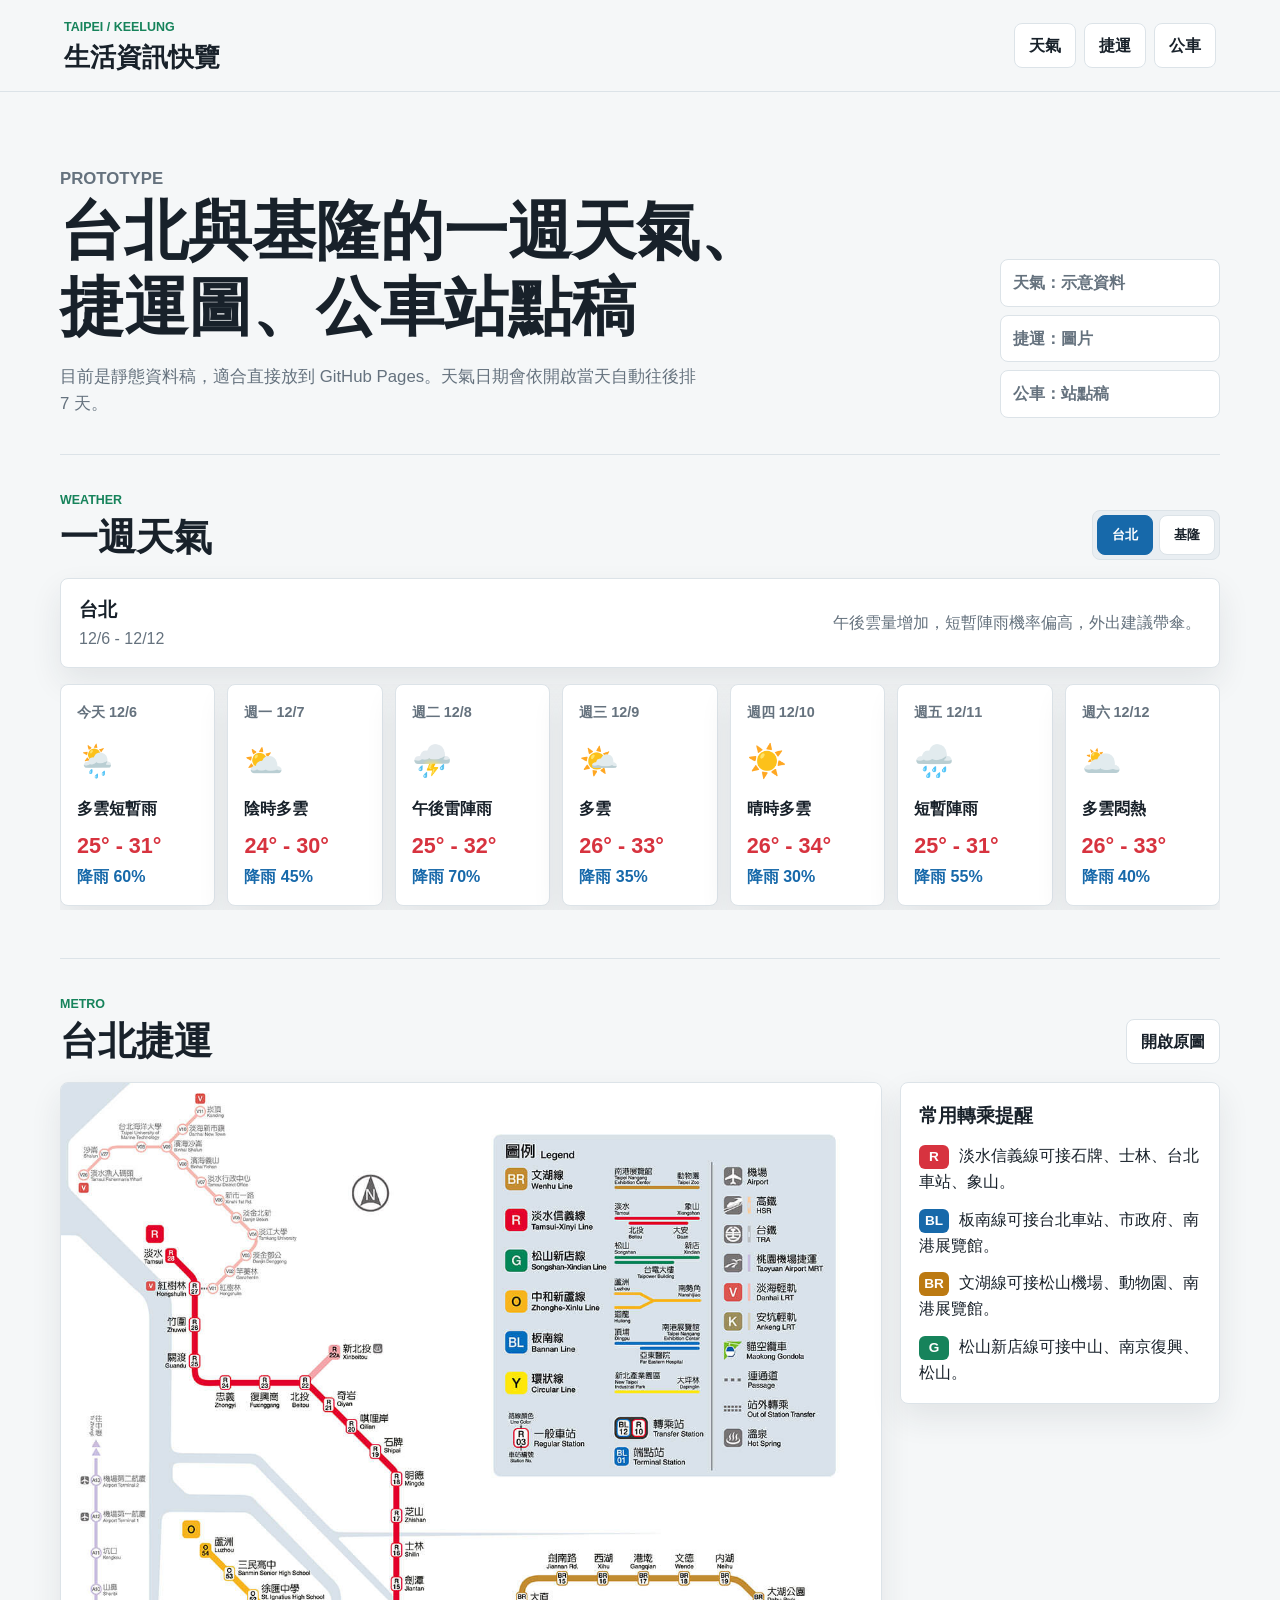
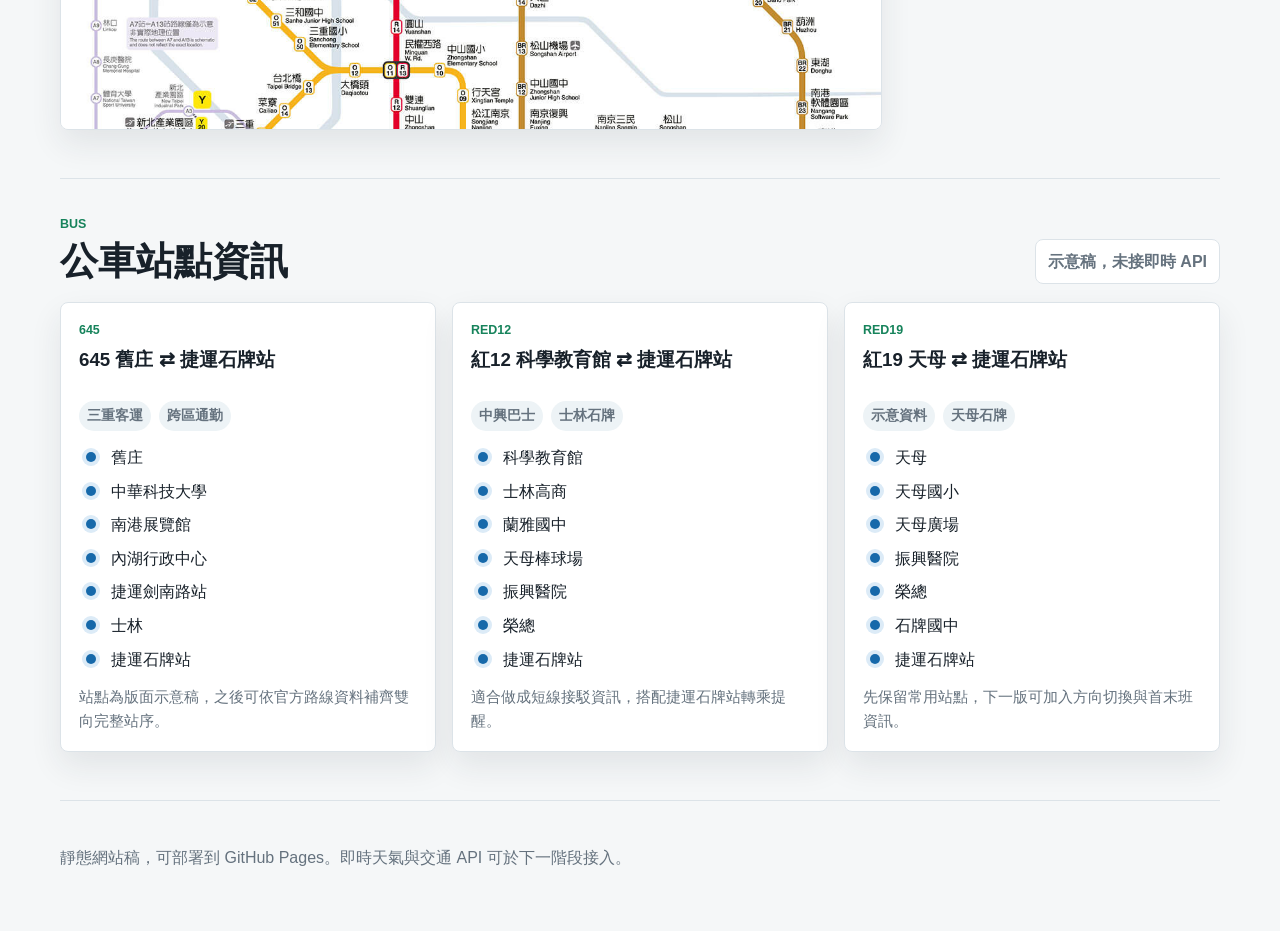
==== index.html @ 9e459b44 "新增 GitHub Pages 部署工作流程，包含靜態網站檔案及樣式，並更新 README 以包含網站連結 Co-authored-by: Copilot <copilot@github.com>" ====
<!doctype html>
<html lang="zh-Hant">
  <head>
    <meta charset="UTF-8" />
    <meta name="viewport" content="width=device-width, initial-scale=1.0" />
    <title>台北基隆生活資訊</title>
    <link rel="stylesheet" href="styles.css" />
  </head>
  <body>
    <header class="topbar">
      <div>
        <p class="eyebrow">Taipei / Keelung</p>
        <h1>生活資訊快覽</h1>
      </div>
      <nav class="section-nav" aria-label="主要區塊">
        <a href="#weather">天氣</a>
        <a href="#metro">捷運</a>
        <a href="#bus">公車</a>
      </nav>
    </header>

    <main>
      <section class="hero" aria-labelledby="hero-title">
        <div class="hero-copy">
          <p class="eyebrow">Prototype</p>
          <h2 id="hero-title">台北與基隆的一週天氣、捷運圖、公車站點稿</h2>
          <p>
            目前是靜態資料稿，適合直接放到 GitHub Pages。天氣日期會依開啟當天自動往後排 7 天。
          </p>
        </div>
        <div class="hero-status" aria-label="資料狀態">
          <span>天氣：示意資料</span>
          <span>捷運：圖片</span>
          <span>公車：站點稿</span>
        </div>
      </section>

      <section class="section" id="weather" aria-labelledby="weather-title">
        <div class="section-heading">
          <div>
            <p class="eyebrow">Weather</p>
            <h2 id="weather-title">一週天氣</h2>
          </div>
          <div class="segmented" role="tablist" aria-label="選擇城市">
            <button class="city-tab active" type="button" data-city="taipei">台北</button>
            <button class="city-tab" type="button" data-city="keelung">基隆</button>
          </div>
        </div>
        <div class="weather-summary">
          <div>
            <strong id="weather-city">台北</strong>
            <span id="weather-range">載入日期中</span>
          </div>
          <p id="weather-note">午後雲量增加，短暫陣雨機率偏高，外出建議帶傘。</p>
        </div>
        <div class="forecast-grid" id="forecast-list" aria-live="polite"></div>
      </section>

      <section class="section" id="metro" aria-labelledby="metro-title">
        <div class="section-heading">
          <div>
            <p class="eyebrow">Metro</p>
            <h2 id="metro-title">台北捷運</h2>
          </div>
          <a class="plain-link" href="metrotaipeimap_tn.jpg" target="_blank" rel="noreferrer">開啟原圖</a>
        </div>
        <div class="metro-layout">
          <figure class="metro-map">
            <img src="metrotaipeimap_tn.jpg" alt="台北捷運路線圖" />
          </figure>
          <aside class="metro-panel" aria-label="捷運重點">
            <h3>常用轉乘提醒</h3>
            <ul class="info-list">
              <li><span class="line red">R</span> 淡水信義線可接石牌、士林、台北車站、象山。</li>
              <li><span class="line blue">BL</span> 板南線可接台北車站、市政府、南港展覽館。</li>
              <li><span class="line brown">BR</span> 文湖線可接松山機場、動物園、南港展覽館。</li>
              <li><span class="line green">G</span> 松山新店線可接中山、南京復興、松山。</li>
            </ul>
          </aside>
        </div>
      </section>

      <section class="section" id="bus" aria-labelledby="bus-title">
        <div class="section-heading">
          <div>
            <p class="eyebrow">Bus</p>
            <h2 id="bus-title">公車站點資訊</h2>
          </div>
          <span class="draft-badge">示意稿，未接即時 API</span>
        </div>
        <div class="bus-grid" id="bus-list"></div>
      </section>
    </main>

    <footer>
      <p>靜態網站稿，可部署到 GitHub Pages。即時天氣與交通 API 可於下一階段接入。</p>
    </footer>

    <script src="script.js"></script>
  </body>
</html>
---- styles.css ----
:root {
  --bg: #f5f7f8;
  --panel: #ffffff;
  --text: #18212a;
  --muted: #65727e;
  --border: #dce3e8;
  --blue: #1769aa;
  --green: #16835b;
  --red: #d7333f;
  --amber: #bc7a12;
  --shadow: 0 14px 32px rgba(28, 42, 56, 0.09);
}

* {
  box-sizing: border-box;
}

html {
  scroll-behavior: smooth;
}

body {
  margin: 0;
  background: var(--bg);
  color: var(--text);
  font-family:
    "Noto Sans TC",
    "PingFang TC",
    "Microsoft JhengHei",
    Arial,
    sans-serif;
  line-height: 1.6;
}

a {
  color: inherit;
}

.topbar {
  position: sticky;
  top: 0;
  z-index: 5;
  display: flex;
  align-items: center;
  justify-content: space-between;
  gap: 24px;
  padding: 18px clamp(20px, 5vw, 64px);
  background: rgba(245, 247, 248, 0.92);
  border-bottom: 1px solid var(--border);
  backdrop-filter: blur(14px);
}

.topbar h1,
.section h2,
.hero h2 {
  margin: 0;
  line-height: 1.2;
}

.topbar h1 {
  font-size: clamp(1.25rem, 2vw, 1.65rem);
}

.eyebrow {
  margin: 0 0 4px;
  color: var(--green);
  font-size: 0.78rem;
  font-weight: 800;
  letter-spacing: 0;
  text-transform: uppercase;
}

.section-nav {
  display: flex;
  gap: 8px;
}

.section-nav a,
.plain-link,
.city-tab {
  min-height: 40px;
  padding: 9px 14px;
  border: 1px solid var(--border);
  border-radius: 8px;
  background: var(--panel);
  color: var(--text);
  font-weight: 700;
  text-decoration: none;
}

main {
  width: min(1160px, calc(100% - 32px));
  margin: 0 auto;
}

.hero {
  display: grid;
  grid-template-columns: minmax(0, 1fr) auto;
  gap: 24px;
  align-items: end;
  padding: 56px 0 36px;
}

.hero h2 {
  max-width: 720px;
  font-size: clamp(2rem, 5vw, 4.2rem);
}

.hero p {
  max-width: 650px;
  margin: 18px 0 0;
  color: var(--muted);
  font-size: 1.05rem;
}

.hero-status {
  display: grid;
  gap: 8px;
  min-width: 220px;
}

.hero-status span,
.draft-badge,
.weather-summary {
  border: 1px solid var(--border);
  border-radius: 8px;
  background: var(--panel);
}

.hero-status span {
  padding: 10px 12px;
  color: var(--muted);
  font-weight: 700;
}

.section {
  padding: 36px 0 48px;
  border-top: 1px solid var(--border);
}

.section-heading {
  display: flex;
  align-items: end;
  justify-content: space-between;
  gap: 16px;
  margin-bottom: 18px;
}

.section h2 {
  font-size: clamp(1.55rem, 3vw, 2.35rem);
}

.segmented {
  display: flex;
  gap: 6px;
  padding: 4px;
  border: 1px solid var(--border);
  border-radius: 8px;
  background: #e9eef2;
}

.city-tab {
  cursor: pointer;
}

.city-tab.active {
  background: var(--blue);
  color: #ffffff;
  border-color: var(--blue);
}

.weather-summary {
  display: flex;
  align-items: center;
  justify-content: space-between;
  gap: 18px;
  padding: 16px 18px;
  margin-bottom: 16px;
  box-shadow: var(--shadow);
}

.weather-summary strong {
  display: block;
  font-size: 1.2rem;
}

.weather-summary span,
.weather-summary p {
  color: var(--muted);
}

.weather-summary p {
  max-width: 560px;
  margin: 0;
}

.forecast-grid {
  display: grid;
  grid-template-columns: repeat(7, minmax(128px, 1fr));
  gap: 12px;
  overflow-x: auto;
  padding-bottom: 4px;
}

.forecast-card,
.bus-card,
.metro-panel {
  border: 1px solid var(--border);
  border-radius: 8px;
  background: var(--panel);
  box-shadow: var(--shadow);
}

.forecast-card {
  min-height: 184px;
  padding: 16px;
}

.forecast-card .date {
  color: var(--muted);
  font-size: 0.9rem;
  font-weight: 700;
}

.forecast-card .icon {
  margin: 12px 0 8px;
  font-size: 2rem;
}

.forecast-card h3 {
  margin: 0 0 8px;
  font-size: 1rem;
}

.temp {
  color: var(--red);
  font-size: 1.35rem;
  font-weight: 900;
}

.rain {
  color: var(--blue);
  font-weight: 800;
}

.metro-layout {
  display: grid;
  grid-template-columns: minmax(0, 1fr) 320px;
  gap: 18px;
  align-items: start;
}

.metro-map {
  height: min(72vh, 720px);
  margin: 0;
  overflow: auto;
  border: 1px solid var(--border);
  border-radius: 8px;
  background: #ffffff;
  box-shadow: var(--shadow);
}

.metro-map img {
  display: block;
  width: 100%;
  min-width: 720px;
  height: auto;
}

.metro-panel {
  padding: 18px;
}

.metro-panel h3,
.bus-card h3 {
  margin: 0 0 12px;
}

.info-list {
  display: grid;
  gap: 12px;
  margin: 0;
  padding: 0;
  list-style: none;
}

.line {
  display: inline-grid;
  place-items: center;
  min-width: 30px;
  height: 24px;
  margin-right: 6px;
  border-radius: 6px;
  color: #ffffff;
  font-size: 0.85rem;
  font-weight: 900;
}

.line.red {
  background: var(--red);
}

.line.blue {
  background: var(--blue);
}

.line.brown {
  background: var(--amber);
}

.line.green {
  background: var(--green);
}

.draft-badge {
  padding: 9px 12px;
  color: var(--muted);
  font-weight: 800;
}

.bus-grid {
  display: grid;
  grid-template-columns: repeat(3, minmax(0, 1fr));
  gap: 16px;
}

.bus-card {
  display: grid;
  gap: 14px;
  padding: 18px;
}

.bus-meta {
  display: flex;
  flex-wrap: wrap;
  gap: 8px;
}

.bus-meta span {
  padding: 4px 8px;
  border-radius: 999px;
  background: #edf3f6;
  color: var(--muted);
  font-size: 0.85rem;
  font-weight: 800;
}

.stop-list {
  display: grid;
  gap: 8px;
  margin: 0;
  padding: 0;
  list-style: none;
}

.stop-list li {
  display: grid;
  grid-template-columns: 24px 1fr;
  gap: 8px;
  align-items: start;
}

.stop-dot {
  width: 10px;
  height: 10px;
  margin: 7px auto 0;
  border-radius: 50%;
  background: var(--blue);
  box-shadow: 0 0 0 4px #dcebf7;
}

.bus-note {
  margin: 0;
  color: var(--muted);
  font-size: 0.92rem;
}

footer {
  width: min(1160px, calc(100% - 32px));
  margin: 0 auto;
  padding: 28px 0 44px;
  color: var(--muted);
  border-top: 1px solid var(--border);
}

@media (max-width: 900px) {
  .topbar,
  .hero,
  .section-heading,
  .weather-summary {
    align-items: stretch;
    flex-direction: column;
  }

  .topbar,
  .section-heading,
  .weather-summary {
    display: flex;
  }

  .hero,
  .metro-layout,
  .bus-grid {
    grid-template-columns: 1fr;
  }

  .section-nav {
    overflow-x: auto;
    padding-bottom: 2px;
  }

  .forecast-grid {
    grid-template-columns: repeat(7, 148px);
  }

  .metro-map {
    height: 62vh;
  }
}

@media (max-width: 560px) {
  main,
  footer {
    width: min(100% - 24px, 1160px);
  }

  .topbar {
    padding: 14px 12px;
  }

  .hero {
    padding-top: 34px;
  }

  .section-nav a,
  .plain-link,
  .city-tab {
    padding-inline: 11px;
    font-size: 0.92rem;
  }
}
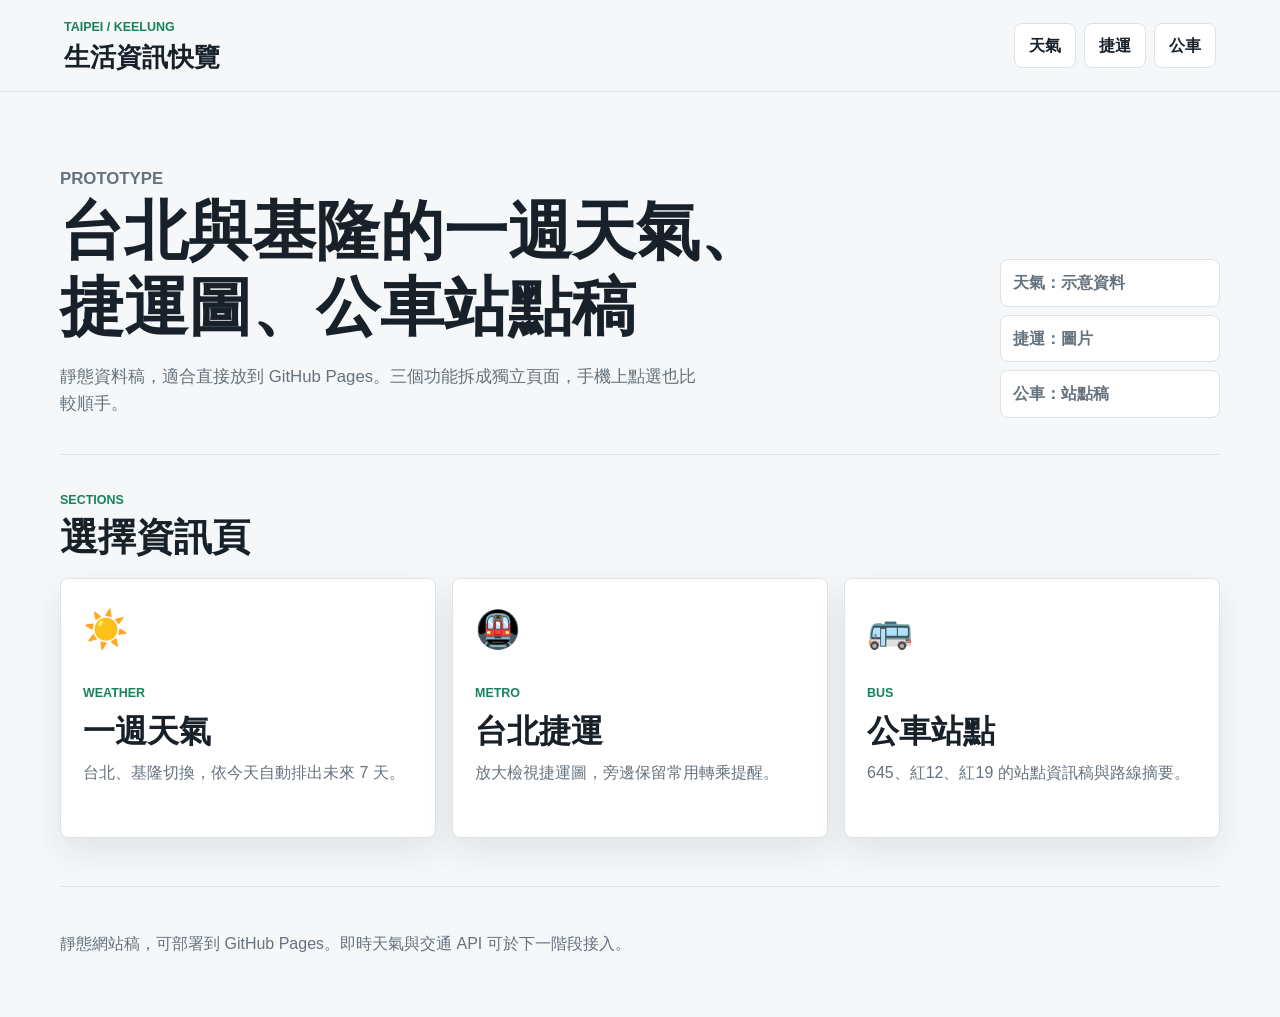
==== commit 0e31ee4b: "新增公車、捷運及天氣資訊頁面，並更新樣式與腳本以支援動態內容" ====
--- a/index.html
+++ b/index.html
@@ -8,14 +8,14 @@
   </head>
   <body>
     <header class="topbar">
-      <div>
+      <a class="brand" href="index.html">
         <p class="eyebrow">Taipei / Keelung</p>
         <h1>生活資訊快覽</h1>
-      </div>
-      <nav class="section-nav" aria-label="主要區塊">
-        <a href="#weather">天氣</a>
-        <a href="#metro">捷運</a>
-        <a href="#bus">公車</a>
+      </a>
+      <nav class="section-nav" aria-label="主要頁面">
+        <a href="weather.html">天氣</a>
+        <a href="metro.html">捷運</a>
+        <a href="bus.html">公車</a>
       </nav>
     </header>
 
@@ -25,7 +25,7 @@
           <p class="eyebrow">Prototype</p>
           <h2 id="hero-title">台北與基隆的一週天氣、捷運圖、公車站點稿</h2>
           <p>
-            目前是靜態資料稿，適合直接放到 GitHub Pages。天氣日期會依開啟當天自動往後排 7 天。
+            靜態資料稿，適合直接放到 GitHub Pages。三個功能拆成獨立頁面，手機上點選也比較順手。
           </p>
         </div>
         <div class="hero-status" aria-label="資料狀態">
@@ -35,67 +35,38 @@
         </div>
       </section>
 
-      <section class="section" id="weather" aria-labelledby="weather-title">
+      <section class="section" aria-labelledby="pages-title">
         <div class="section-heading">
           <div>
-            <p class="eyebrow">Weather</p>
-            <h2 id="weather-title">一週天氣</h2>
-          </div>
-          <div class="segmented" role="tablist" aria-label="選擇城市">
-            <button class="city-tab active" type="button" data-city="taipei">台北</button>
-            <button class="city-tab" type="button" data-city="keelung">基隆</button>
+            <p class="eyebrow">Sections</p>
+            <h2 id="pages-title">選擇資訊頁</h2>
           </div>
         </div>
-        <div class="weather-summary">
-          <div>
-            <strong id="weather-city">台北</strong>
-            <span id="weather-range">載入日期中</span>
-          </div>
-          <p id="weather-note">午後雲量增加，短暫陣雨機率偏高，外出建議帶傘。</p>
+        <div class="home-grid">
+          <a class="page-card weather-card" href="weather.html">
+            <span class="page-icon" aria-hidden="true">☀️</span>
+            <p class="eyebrow">Weather</p>
+            <h3>一週天氣</h3>
+            <p>台北、基隆切換，依今天自動排出未來 7 天。</p>
+          </a>
+          <a class="page-card metro-card" href="metro.html">
+            <span class="page-icon" aria-hidden="true">🚇</span>
+            <p class="eyebrow">Metro</p>
+            <h3>台北捷運</h3>
+            <p>放大檢視捷運圖，旁邊保留常用轉乘提醒。</p>
+          </a>
+          <a class="page-card bus-card-link" href="bus.html">
+            <span class="page-icon" aria-hidden="true">🚌</span>
+            <p class="eyebrow">Bus</p>
+            <h3>公車站點</h3>
+            <p>645、紅12、紅19 的站點資訊稿與路線摘要。</p>
+          </a>
         </div>
-        <div class="forecast-grid" id="forecast-list" aria-live="polite"></div>
-      </section>
-
-      <section class="section" id="metro" aria-labelledby="metro-title">
-        <div class="section-heading">
-          <div>
-            <p class="eyebrow">Metro</p>
-            <h2 id="metro-title">台北捷運</h2>
-          </div>
-          <a class="plain-link" href="metrotaipeimap_tn.jpg" target="_blank" rel="noreferrer">開啟原圖</a>
-        </div>
-        <div class="metro-layout">
-          <figure class="metro-map">
-            <img src="metrotaipeimap_tn.jpg" alt="台北捷運路線圖" />
-          </figure>
-          <aside class="metro-panel" aria-label="捷運重點">
-            <h3>常用轉乘提醒</h3>
-            <ul class="info-list">
-              <li><span class="line red">R</span> 淡水信義線可接石牌、士林、台北車站、象山。</li>
-              <li><span class="line blue">BL</span> 板南線可接台北車站、市政府、南港展覽館。</li>
-              <li><span class="line brown">BR</span> 文湖線可接松山機場、動物園、南港展覽館。</li>
-              <li><span class="line green">G</span> 松山新店線可接中山、南京復興、松山。</li>
-            </ul>
-          </aside>
-        </div>
-      </section>
-
-      <section class="section" id="bus" aria-labelledby="bus-title">
-        <div class="section-heading">
-          <div>
-            <p class="eyebrow">Bus</p>
-            <h2 id="bus-title">公車站點資訊</h2>
-          </div>
-          <span class="draft-badge">示意稿，未接即時 API</span>
-        </div>
-        <div class="bus-grid" id="bus-list"></div>
       </section>
     </main>
 
     <footer>
       <p>靜態網站稿，可部署到 GitHub Pages。即時天氣與交通 API 可於下一階段接入。</p>
     </footer>
-
-    <script src="script.js"></script>
   </body>
 </html>
--- a/styles.css
+++ b/styles.css
@@ -34,6 +34,11 @@
 
 a {
   color: inherit;
+}
+
+.brand {
+  color: inherit;
+  text-decoration: none;
 }
 
 .topbar {
@@ -88,6 +93,12 @@
   text-decoration: none;
 }
 
+.section-nav a.active {
+  background: var(--text);
+  color: #ffffff;
+  border-color: var(--text);
+}
+
 main {
   width: min(1160px, calc(100% - 32px));
   margin: 0 auto;
@@ -136,6 +147,28 @@
 .section {
   padding: 36px 0 48px;
   border-top: 1px solid var(--border);
+}
+
+.section.compact {
+  padding-top: 28px;
+}
+
+.page-intro {
+  padding: 52px 0 30px;
+}
+
+.page-intro h2 {
+  max-width: 760px;
+  margin: 0;
+  font-size: clamp(2.25rem, 6vw, 4.6rem);
+  line-height: 1.12;
+}
+
+.page-intro p:not(.eyebrow) {
+  max-width: 700px;
+  margin: 16px 0 0;
+  color: var(--muted);
+  font-size: 1.05rem;
 }
 
 .section-heading {
@@ -194,6 +227,49 @@
   margin: 0;
 }
 
+.home-grid {
+  display: grid;
+  grid-template-columns: repeat(3, minmax(0, 1fr));
+  gap: 16px;
+}
+
+.page-card {
+  display: grid;
+  align-content: start;
+  min-height: 260px;
+  padding: 22px;
+  border: 1px solid var(--border);
+  border-radius: 8px;
+  background: var(--panel);
+  box-shadow: var(--shadow);
+  text-decoration: none;
+  transition:
+    transform 160ms ease,
+    border-color 160ms ease;
+}
+
+.page-card:hover {
+  transform: translateY(-3px);
+  border-color: var(--blue);
+}
+
+.page-card h3 {
+  margin: 4px 0 10px;
+  font-size: clamp(1.45rem, 3vw, 2rem);
+  line-height: 1.2;
+}
+
+.page-card p:not(.eyebrow) {
+  margin: 0;
+  color: var(--muted);
+}
+
+.page-icon {
+  display: block;
+  margin-bottom: 24px;
+  font-size: 2.3rem;
+}
+
 .forecast-grid {
   display: grid;
   grid-template-columns: repeat(7, minmax(128px, 1fr));
@@ -258,6 +334,10 @@
   border-radius: 8px;
   background: #ffffff;
   box-shadow: var(--shadow);
+}
+
+.metro-map.large {
+  height: min(78vh, 880px);
 }
 
 .metro-map img {
@@ -400,6 +480,7 @@
 
   .hero,
   .metro-layout,
+  .home-grid,
   .bus-grid {
     grid-template-columns: 1fr;
   }
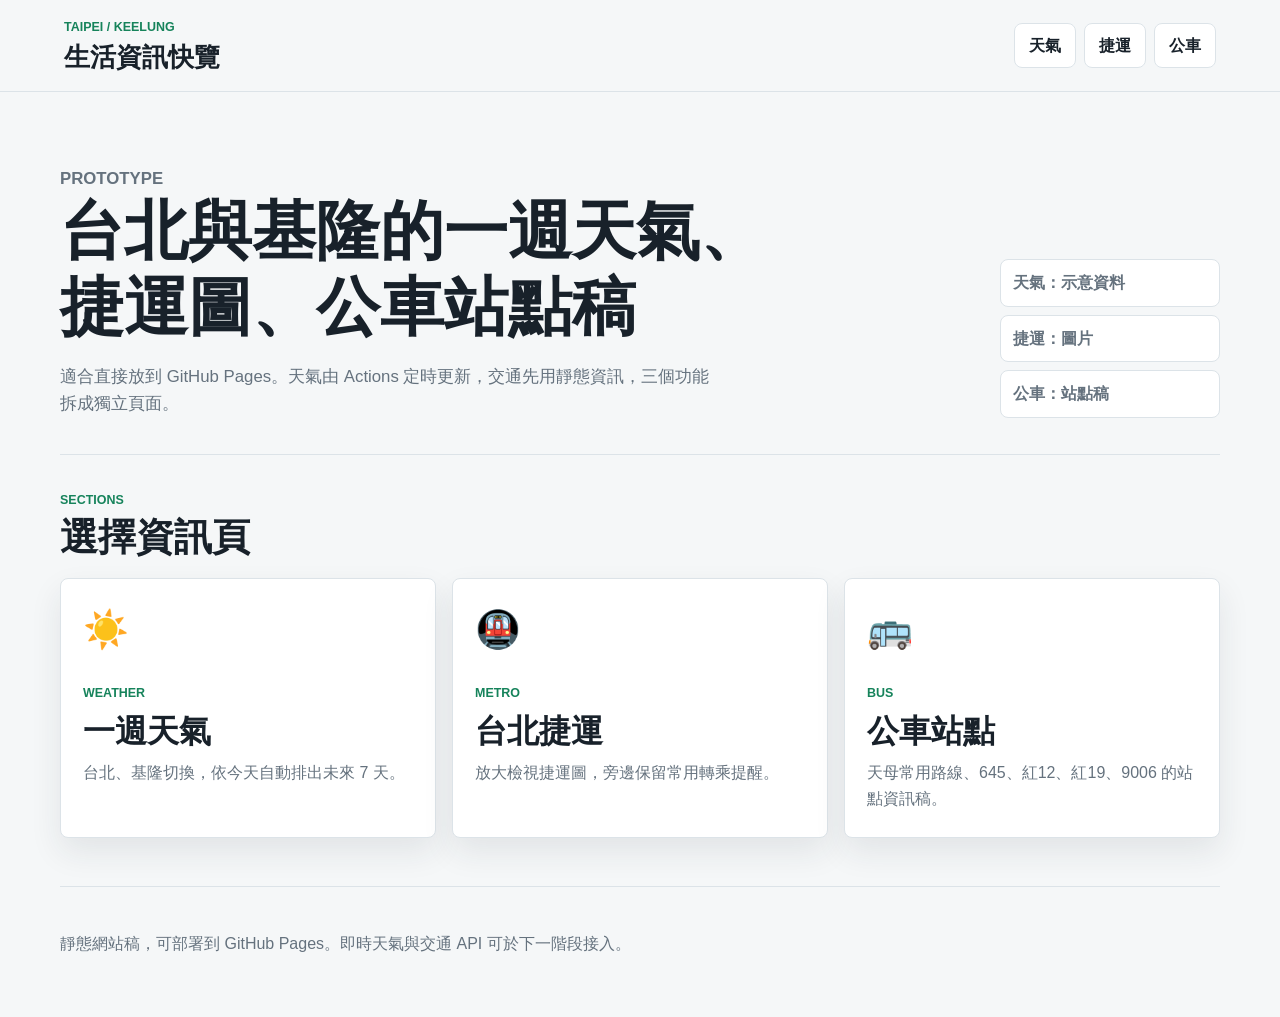
==== commit 13840a45: "新增天氣資料抓取功能，更新 GitHub Actions 工作流程以定時更新天氣資訊，並調整相關頁面內容" ====
--- a/index.html
+++ b/index.html
@@ -25,7 +25,7 @@
           <p class="eyebrow">Prototype</p>
           <h2 id="hero-title">台北與基隆的一週天氣、捷運圖、公車站點稿</h2>
           <p>
-            靜態資料稿，適合直接放到 GitHub Pages。三個功能拆成獨立頁面，手機上點選也比較順手。
+            適合直接放到 GitHub Pages。天氣由 Actions 定時更新，交通先用靜態資訊，三個功能拆成獨立頁面。
           </p>
         </div>
         <div class="hero-status" aria-label="資料狀態">
@@ -59,7 +59,7 @@
             <span class="page-icon" aria-hidden="true">🚌</span>
             <p class="eyebrow">Bus</p>
             <h3>公車站點</h3>
-            <p>645、紅12、紅19 的站點資訊稿與路線摘要。</p>
+            <p>天母常用路線、645、紅12、紅19、9006 的站點資訊稿。</p>
           </a>
         </div>
       </section>
